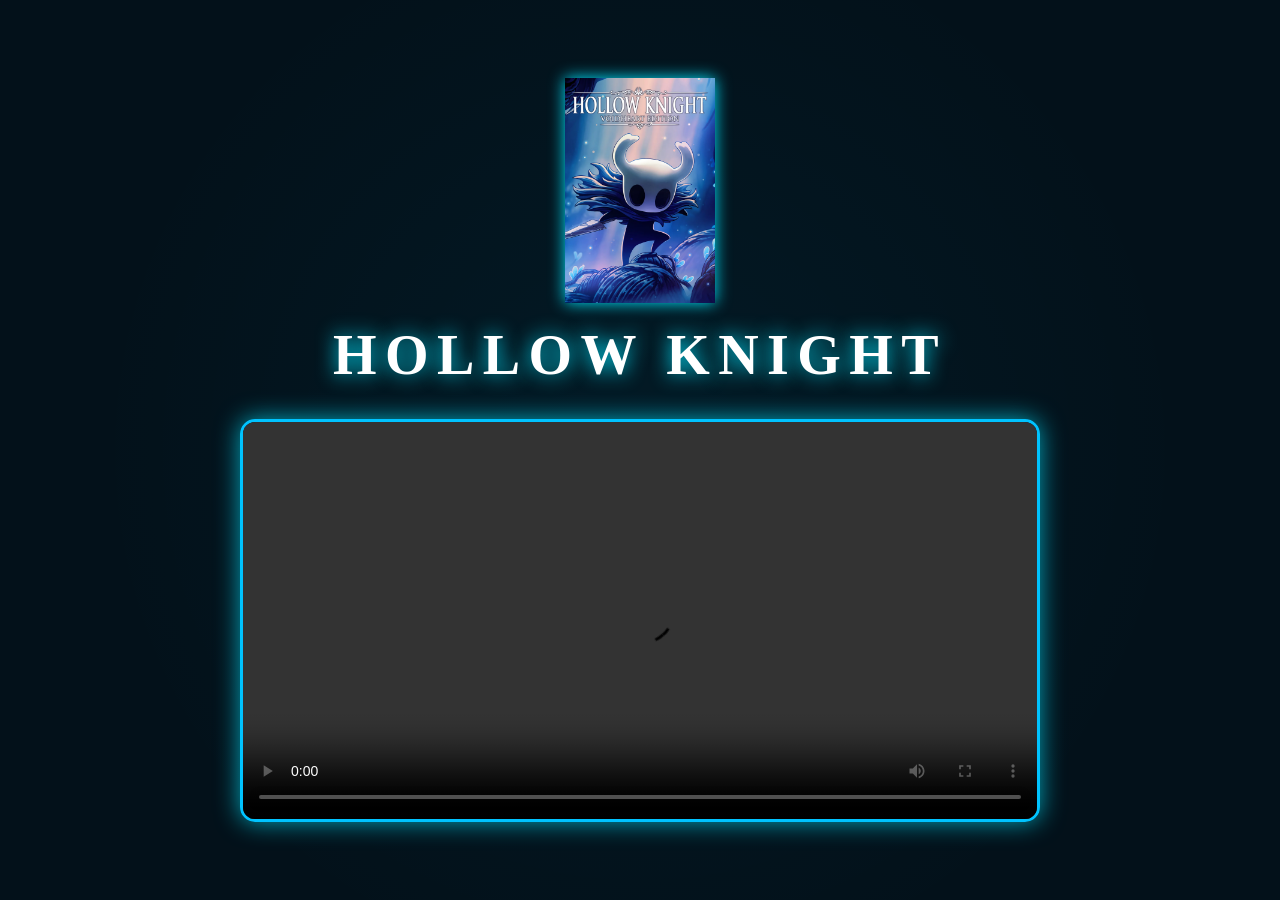
==== index.html @ d4cea99a "Add files via upload" ====
<!DOCTYPE html>
<html lang="es">
<head>
    <meta charset="UTF-8">
    <meta name="viewport" content="width=device-width, initial-scale=1.0">
    <title>Hollow Knight - El Video</title>
    <!-- Vinculamos el archivo CSS externo -->
    <link rel="stylesheet" href="css/style.css">
    
    <!-- COMENTARIO SOBRE IMÁGENES:
         Para este diseño, el personaje principal está integrado directamente desde la imagen que proporcionaste (image_0.png).
         He añadido una imagen de fondo sutil que puedes crear fácilmente o descargar
         (p.ej., un patrón de cueva oscura o runas antiguas).
         Si quisieras otra imagen decorativa, como un pequeño icono de un Grub,
         podrías ponerlo en una carpeta 'iconos' y referenciarlo así:
         <img src="iconos/grub.png" alt="Icono Grub" class="mini-icon">
    -->
</head>
<body>

<div class="page-container">
    
    <!-- Sección de cabecera con el personaje y el título -->
    <header>
        <img src="imagen/hollow.webp" alt="El Caballero Hollow" class="main-character-img">
        <h1 class="elegant-title">HOLLOW KNIGHT</h1>
    </header>

    <!-- Sección del video centrada -->
    <main class="video-section">
        <video controls class="centered-video">
            <!-- REEMPLAZA ESTA RUTA POR TU PROPIO VIDEO -->
            <!-- Asegúrate de tener una carpeta 'videos' y tu video dentro -->
            <source src="videos/tu-video-aqui.mp4" type="video/mp4">
            Tu navegador no soporta la reproducción de video.
        </video>
    </main>

</div>

</body>
</html>
---- css/style.css ----
/* style.css */

/* Reset básico para asegurar consistencia */
* {
    margin: 0;
    padding: 0;
    box-sizing: border-box;
}

/* Estilo para el cuerpo de la página, enfocado en el centrado vertical y la estética oscura */
body {
    font-family: 'Segoe UI', Tahoma, Geneva, Verdana, sans-serif; /* Puedes usar una fuente serif si prefieres */
    
    /* Fondo oscuro y profundo de la imagen */
    background-color: #03111a; 
    
    /* Una sutil superposición de degradado para la atmósfera de la cueva */
    background-image: 
        radial-gradient(circle at center, rgba(0, 195, 255, 0.05), transparent 70%),
        url('data:image/svg+xml;base64,...'); /* Opcional: una sutil textura de ruido/polvo */
    
    color: #e0faff; /* Texto cian muy claro */
    height: 100vh; /* Ocupa todo el alto de la ventana */
    display: flex;
    justify-content: center;
    align-items: center; /* Centra todo el contenido verticalmente */
    overflow: hidden; /* Evita barras de desplazamiento si es posible */
}

/* Contenedor principal que agrupa el contenido */
.page-container {
    width: 90%;
    max-width: 900px;
    text-align: center;
    display: flex;
    flex-direction: column;
    justify-content: center; /* Centra verticalmente dentro del contenedor */
    height: 100%; /* Asegura que el contenedor ocupe todo el alto disponible */
}

/* Estilo del Header: imagen y título */
header {
    margin-bottom: 2rem;
}

.main-character-img {
    max-width: 150px;
    height: auto;
    margin-bottom: 1rem;
    filter: drop-shadow(0 0 8px #00e5ff); /* Brillo cian */
}

.elegant-title {
    font-family: 'Crimson Text', serif; /* Si instalas una fuente serif elegante */
    font-size: 3.5rem;
    letter-spacing: 0.15em;
    color: #fff;
    text-shadow: 0 0 20px #00e5ff; /* Sombra de texto con brillo */
}

/* Sección del video, centrada */
.video-section {
    display: flex;
    justify-content: center;
    align-items: center;
    width: 100%;
}

.centered-video {
    width: 100%;
    max-width: 800px; /* Limita el ancho máximo del video */
    height: auto;
    border-radius: 15px; /* Esquinas redondeadas */
    border: 3px solid #00c3ff; /* Borde cian sutil */
    box-shadow: 0 0 25px rgba(0, 229, 255, 0.7); /* Brillo cian fuerte */
}

/* Estilos de fuente opcionales para usar 'Crimson Text' (tendrías que añadirla a tu HTML) */
/* 
@import url('https://fonts.googleapis.com/css2?family=Crimson+Text:ital,wght@1,400;1,700&display=swap');
.elegant-title {
    font-family: 'Crimson Text', serif;
}
*/
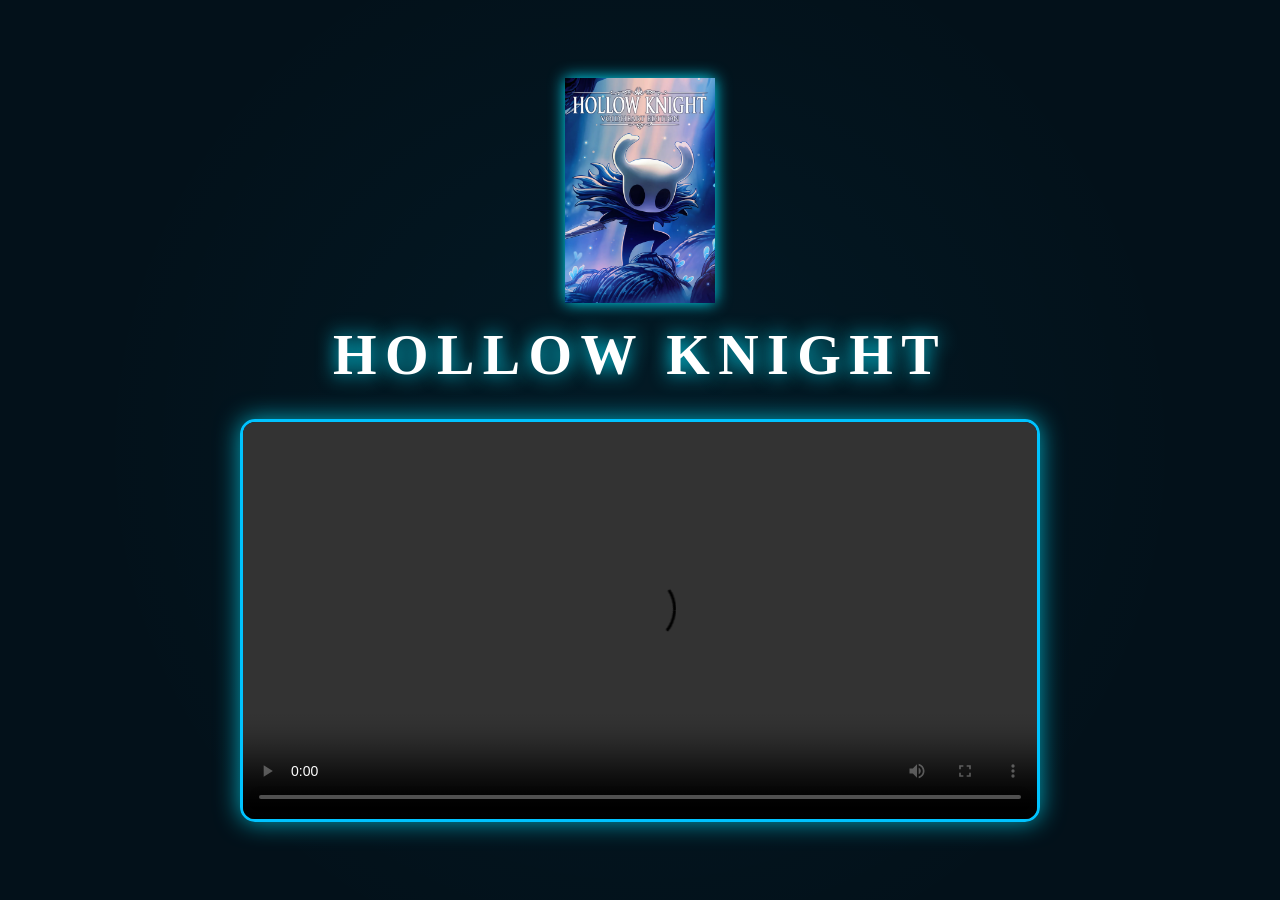
==== commit e3c4592f: "Update index.html" ====
--- a/index.html
+++ b/index.html
@@ -31,7 +31,7 @@
         <video controls class="centered-video">
             <!-- REEMPLAZA ESTA RUTA POR TU PROPIO VIDEO -->
             <!-- Asegúrate de tener una carpeta 'videos' y tu video dentro -->
-            <source src="videos/tu-video-aqui.mp4" type="video/mp4">
+            <source src="videos/hollow1.mp4" type="video/mp4">
             Tu navegador no soporta la reproducción de video.
         </video>
     </main>
@@ -39,4 +39,4 @@
 </div>
 
 </body>
-</html>+</html>
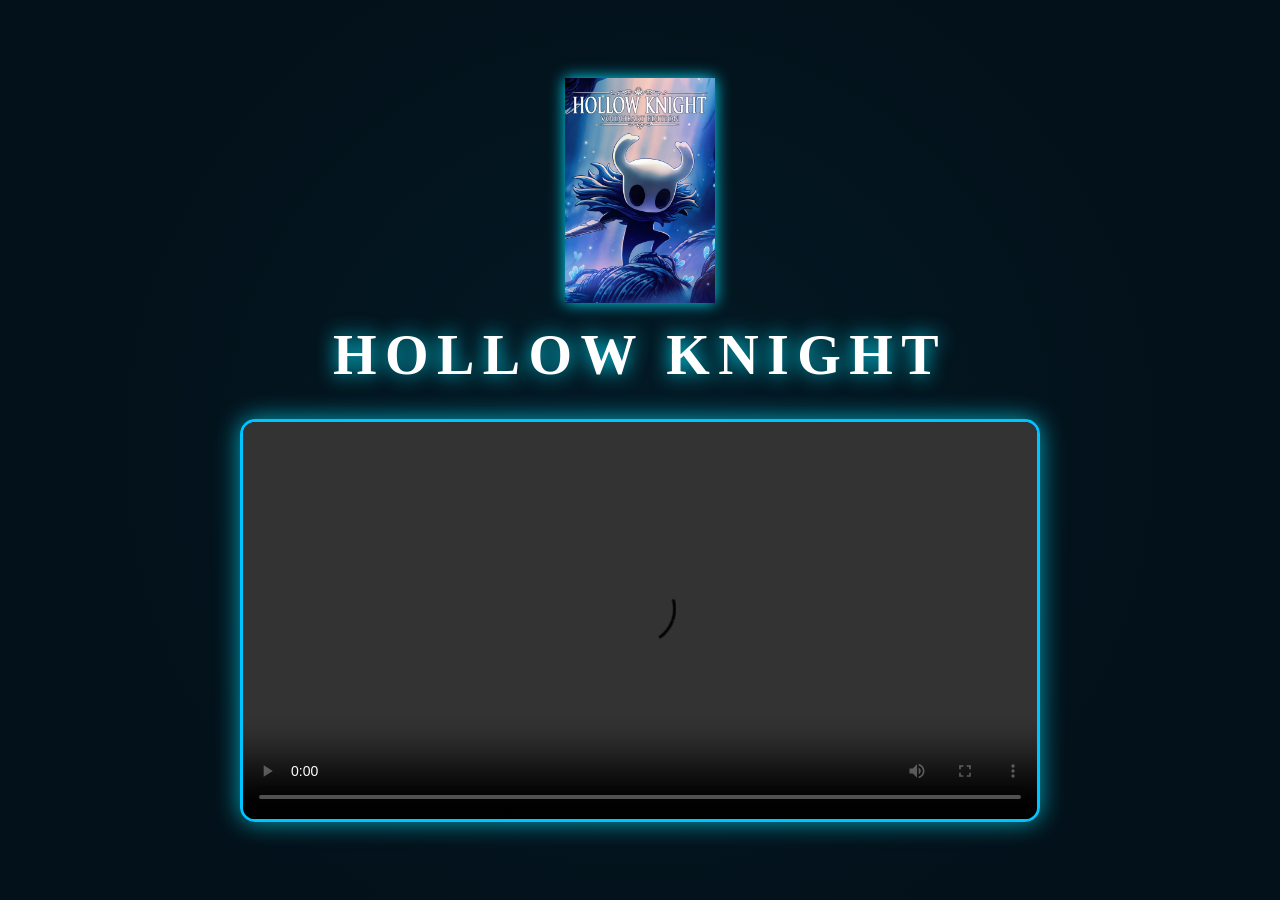
==== commit f7e81b4d: "Update index.html" ====
--- a/index.html
+++ b/index.html
@@ -31,7 +31,7 @@
         <video controls class="centered-video">
             <!-- REEMPLAZA ESTA RUTA POR TU PROPIO VIDEO -->
             <!-- Asegúrate de tener una carpeta 'videos' y tu video dentro -->
-            <source src="videos/hollow1.mp4" type="video/mp4">
+            <source src="video/hollow1.mp4" type="video/mp4">
             Tu navegador no soporta la reproducción de video.
         </video>
     </main>
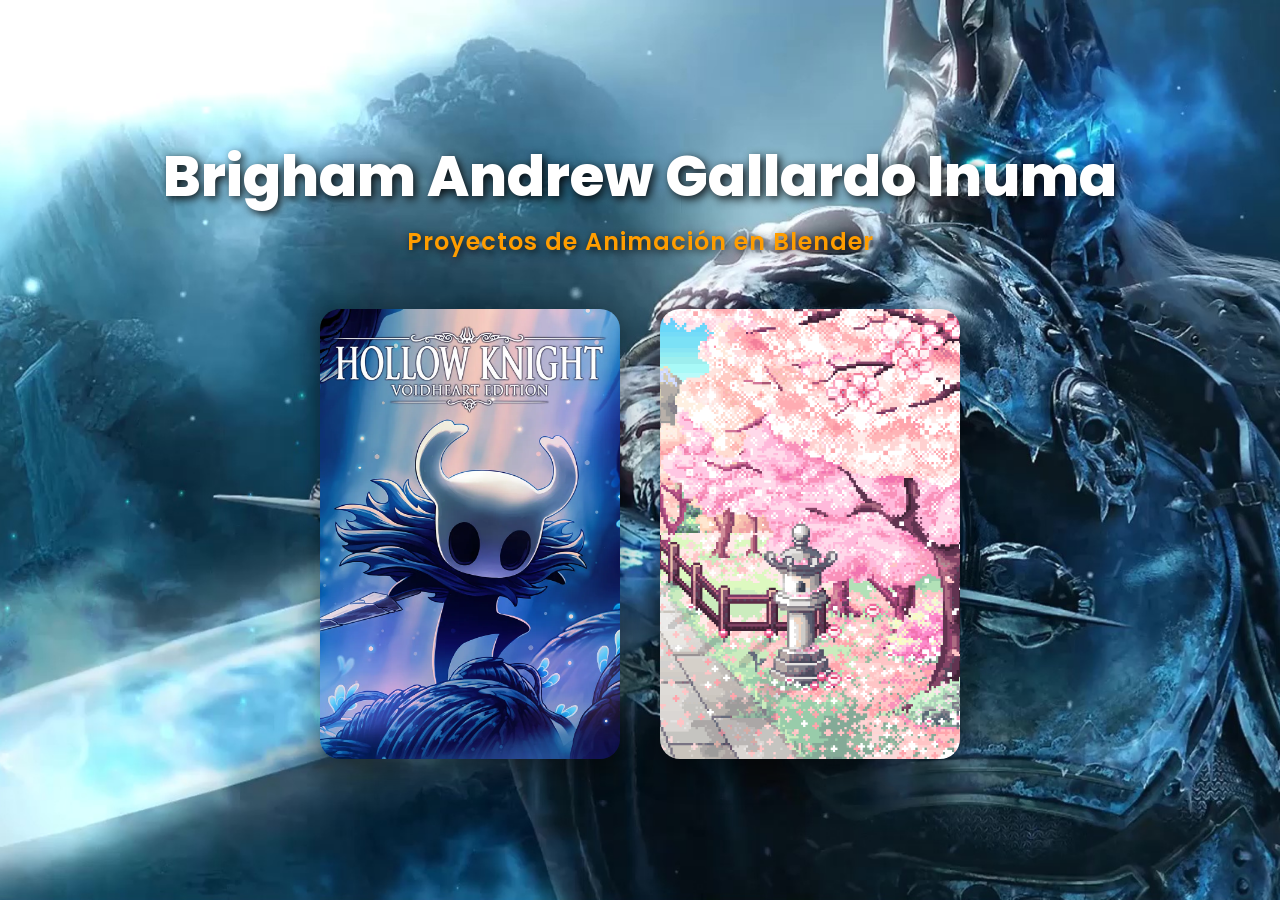
==== commit 6986e37e: "Add files via upload" ====
--- a/index.html
+++ b/index.html
@@ -3,40 +3,28 @@
 <head>
     <meta charset="UTF-8">
     <meta name="viewport" content="width=device-width, initial-scale=1.0">
-    <title>Hollow Knight - El Video</title>
-    <!-- Vinculamos el archivo CSS externo -->
+    <title>Portafolio Blender</title>
+    <!-- Importamos la fuente Poppins de Google Fonts -->
+    <link href="https://fonts.googleapis.com/css2?family=Poppins:wght@400;600;800&display=swap" rel="stylesheet">
     <link rel="stylesheet" href="css/style.css">
-    
-    <!-- COMENTARIO SOBRE IMÁGENES:
-         Para este diseño, el personaje principal está integrado directamente desde la imagen que proporcionaste (image_0.png).
-         He añadido una imagen de fondo sutil que puedes crear fácilmente o descargar
-         (p.ej., un patrón de cueva oscura o runas antiguas).
-         Si quisieras otra imagen decorativa, como un pequeño icono de un Grub,
-         podrías ponerlo en una carpeta 'iconos' y referenciarlo así:
-         <img src="iconos/grub.png" alt="Icono Grub" class="mini-icon">
-    -->
 </head>
-<body>
+<body class="tema-blender">
 
-<div class="page-container">
-    
-    <!-- Sección de cabecera con el personaje y el título -->
     <header>
-        <img src="imagen/hollow.webp" alt="El Caballero Hollow" class="main-character-img">
-        <h1 class="elegant-title">HOLLOW KNIGHT</h1>
+        <!-- REEMPLAZA ESTO CON TU NOMBRE REAL -->
+        <h1>Brigham Andrew Gallardo Inuma</h1>
+        <h2>Proyectos de Animación en Blender</h2>
     </header>
 
-    <!-- Sección del video centrada -->
-    <main class="video-section">
-        <video controls class="centered-video">
-            <!-- REEMPLAZA ESTA RUTA POR TU PROPIO VIDEO -->
-            <!-- Asegúrate de tener una carpeta 'videos' y tu video dentro -->
-            <source src="video/hollow1.mp4" type="video/mp4">
-            Tu navegador no soporta la reproducción de video.
-        </video>
+    <main class="menu-proyectos">
+        <a href="hollow_knight.html" class="enlace-proyecto">
+            <img src="img/hollow.webp" alt="Proyecto Hollow Knight" class="img-boton hollow-hover">
+        </a>
+
+        <a href="parque.html" class="enlace-proyecto">
+            <img src="img/parque.gif" alt="Proyecto Parque Movimiento" class="img-boton parque-hover">
+        </a>
     </main>
 
-</div>
-
 </body>
-</html>
+</html>
--- a/css/style.css
+++ b/css/style.css
@@ -1,84 +1,246 @@
-/* style.css */
-
-/* Reset básico para asegurar consistencia */
+/* --- ESTILOS GENERALES Y RESPONSIVE --- */
 * {
     margin: 0;
     padding: 0;
     box-sizing: border-box;
 }
 
-/* Estilo para el cuerpo de la página, enfocado en el centrado vertical y la estética oscura */
 body {
-    font-family: 'Segoe UI', Tahoma, Geneva, Verdana, sans-serif; /* Puedes usar una fuente serif si prefieres */
-    
-    /* Fondo oscuro y profundo de la imagen */
-    background-color: #03111a; 
-    
-    /* Una sutil superposición de degradado para la atmósfera de la cueva */
-    background-image: 
-        radial-gradient(circle at center, rgba(0, 195, 255, 0.05), transparent 70%),
-        url('data:image/svg+xml;base64,...'); /* Opcional: una sutil textura de ruido/polvo */
-    
-    color: #e0faff; /* Texto cian muy claro */
-    height: 100vh; /* Ocupa todo el alto de la ventana */
-    display: flex;
-    justify-content: center;
-    align-items: center; /* Centra todo el contenido verticalmente */
-    overflow: hidden; /* Evita barras de desplazamiento si es posible */
-}
-
-/* Contenedor principal que agrupa el contenido */
-.page-container {
-    width: 90%;
-    max-width: 900px;
-    text-align: center;
     display: flex;
     flex-direction: column;
-    justify-content: center; /* Centra verticalmente dentro del contenedor */
-    height: 100%; /* Asegura que el contenedor ocupe todo el alto disponible */
-}
-
-/* Estilo del Header: imagen y título */
-header {
-    margin-bottom: 2rem;
-}
-
-.main-character-img {
-    max-width: 150px;
-    height: auto;
-    margin-bottom: 1rem;
-    filter: drop-shadow(0 0 8px #00e5ff); /* Brillo cian */
-}
-
-.elegant-title {
-    font-family: 'Crimson Text', serif; /* Si instalas una fuente serif elegante */
+    align-items: center;
+    justify-content: center;
+    min-height: 100vh;
+    padding: 20px;
+    /* Suaviza la transición al cambiar de página si el navegador lo soporta */
+    transition: background 0.5s ease; 
+}
+
+/* Contenedor de las imágenes en el menú */
+.menu-proyectos {
+    display: flex;
+    gap: 40px;
+    flex-wrap: wrap; /* Permite que los elementos bajen a la siguiente línea en celulares */
+    justify-content: center;
+    width: 100%;
+    max-width: 900px;
+}
+
+/* Configuración base de las imágenes/botones */
+.img-boton {
+    width: 300px;
+    height: 450px;
+    object-fit: cover;
+    border-radius: 20px;
+    box-shadow: 0 10px 30px rgba(0, 0, 0, 0.3);
+    /* Transición suave para el efecto hover (escalado y sombra) */
+    transition: transform 0.4s cubic-bezier(0.175, 0.885, 0.32, 1.275), box-shadow 0.4s ease;
+    cursor: pointer;
+}
+
+/* Efectos al pasar el cursor (Hover) */
+.hollow-hover:hover {
+    transform: scale(1.1) translateY(-10px);
+    box-shadow: 0 20px 40px rgba(0, 170, 255, 0.5); /* Resplandor azul */
+}
+
+.parque-hover:hover {
+    transform: scale(1.1) translateY(-10px);
+    box-shadow: 0 20px 40px rgba(76, 175, 80, 0.4); /* Resplandor verde pastel */
+}
+
+/* --- TEMA BLENDER (Página Principal) --- */
+.tema-blender {
+    /* Degradado sutil gris/blanco */
+    background: linear-gradient(135deg, #f5f7fa 0%, #c3cfe2 100%);
+    font-family: 'Poppins', sans-serif;
+}
+.tema-blender h1 {
     font-size: 3.5rem;
-    letter-spacing: 0.15em;
+    font-weight: 800;
+    color: #2c3e50; /* Azul muy oscuro */
+    text-align: center;
+    text-shadow: 2px 2px 4px rgba(0,0,0,0.1);
+    margin-bottom: 5px;
+}
+.tema-blender h2 {
+    font-size: 1.5rem;
+    font-weight: 600;
+    color: #e67e22; /* Naranja casual */
+    text-align: center;
+    margin-bottom: 50px;
+    letter-spacing: 1px;
+}
+
+/* --- TEMA HOLLOW KNIGHT --- */
+.tema-hollow {
+    /* Degradado oscuro tipo cueva */
+    background: radial-gradient(circle at center, #0a1128 0%, #010308 100%);
+    font-family: 'Cinzel', serif;
+    color: #e0fbfc;
+}
+.tema-hollow h1 {
+    font-size: 3.5rem;
+    color: #8ecae6; /* Celeste pálido */
+    text-shadow: 0 0 15px rgba(142, 202, 230, 0.6);
+    margin-bottom: 30px;
+}
+.tema-hollow video {
+    border: 3px solid #219ebc;
+    box-shadow: 0 0 30px rgba(33, 158, 188, 0.3);
+}
+
+/* --- TEMA PARQUE --- */
+.tema-parque {
+    /* Degradado tonos pastel cálidos */
+    background: linear-gradient(120deg, #fdfbfb 0%, #ebedee 100%);
+    font-family: 'Nunito', sans-serif;
+    color: #5d4037;
+}
+.tema-parque h1 {
+    font-size: 3rem;
+    color: #795548;
+    margin-bottom: 30px;
+}
+.tema-parque video {
+    border: 4px solid #b2dfdb; /* Verde agua pastel */
+    box-shadow: 0 15px 35px rgba(0,0,0,0.1);
+}
+
+/* --- CONFIGURACIÓN DE VIDEOS Y BOTONES --- */
+.contenedor-video {
+    text-align: center;
+    width: 100%;
+    display: flex;
+    flex-direction: column;
+    align-items: center;
+}
+video {
+    width: 100%;
+    max-width: 900px; /* Tamaño máximo en PC */
+    border-radius: 12px;
+    background-color: #000; /* Fondo negro por si el video tarda en cargar */
+}
+
+/* Estilo general del botón de volver */
+.btn-volver {
+    display: inline-block;
+    margin-top: 30px;
+    padding: 12px 30px;
+    text-decoration: none;
+    font-size: 1.1rem;
+    font-weight: bold;
+    border-radius: 8px;
+    transition: all 0.3s ease;
+}
+/* Colores específicos para los botones según la página */
+.btn-hollow {
+    color: #8ecae6;
+    border: 2px solid #8ecae6;
+    background: transparent;
+}
+.btn-hollow:hover {
+    background: #8ecae6;
+    color: #010308;
+    box-shadow: 0 0 15px #8ecae6;
+}
+.btn-parque {
+    color: #795548;
+    border: 2px solid #795548;
+    background: transparent;
+}
+.btn-parque:hover {
+    background: #795548;
     color: #fff;
-    text-shadow: 0 0 20px #00e5ff; /* Sombra de texto con brillo */
-}
-
-/* Sección del video, centrada */
-.video-section {
-    display: flex;
-    justify-content: center;
-    align-items: center;
-    width: 100%;
-}
-
-.centered-video {
-    width: 100%;
-    max-width: 800px; /* Limita el ancho máximo del video */
-    height: auto;
-    border-radius: 15px; /* Esquinas redondeadas */
-    border: 3px solid #00c3ff; /* Borde cian sutil */
-    box-shadow: 0 0 25px rgba(0, 229, 255, 0.7); /* Brillo cian fuerte */
-}
-
-/* Estilos de fuente opcionales para usar 'Crimson Text' (tendrías que añadirla a tu HTML) */
-/* 
-@import url('https://fonts.googleapis.com/css2?family=Crimson+Text:ital,wght@1,400;1,700&display=swap');
-.elegant-title {
-    font-family: 'Crimson Text', serif;
-}
-*/+}
+
+/* --- RESPONSIVE DESIGN (Para Celulares y Tablets) --- */
+@media (max-width: 768px) {
+    .tema-blender h1 {
+        font-size: 2.2rem; /* Título más pequeño en celular */
+    }
+    .tema-blender h2 {
+        font-size: 1.2rem;
+    }
+    .img-boton {
+        width: 100%; /* La imagen ocupa el ancho de la pantalla */
+        max-width: 320px; /* Pero no se hace excesivamente grande */
+        height: auto;
+        aspect-ratio: 2 / 3; /* Mantiene la proporción vertical */
+    }
+    .tema-hollow h1, .tema-parque h1 {
+        font-size: 2rem;
+    }
+}
+/* --- TEMA PRINCIPAL (Fondo Warcraft) --- */
+.tema-blender {
+    /* Aquí va el fondo de pantalla a pantalla completa */
+    background-image: url('../img/arthas.jpg'); 
+    background-size: cover; /* Hace que ocupe toda la pantalla */
+    background-position: center; /* Lo centra */
+    background-attachment: fixed; /* Evita que el fondo se mueva al scrollear */
+    font-family: 'Poppins', sans-serif;
+}
+
+/* Le damos sombra oscura al texto para que resalte sobre el fondo de Warcraft */
+.tema-blender h1 {
+    font-size: 3.5rem;
+    font-weight: 800;
+    color: #ffffff; 
+    text-align: center;
+    text-shadow: 3px 3px 10px rgba(0, 0, 0, 0.9); /* Sombra fuerte */
+    margin-bottom: 5px;
+}
+.tema-blender h2 {
+    font-size: 1.5rem;
+    font-weight: 600;
+    color: #ff9d00; /* Naranja más intenso estilo Warcraft */
+    text-align: center;
+    margin-bottom: 50px;
+    letter-spacing: 1px;
+    text-shadow: 2px 2px 8px rgba(0, 0, 0, 0.9);
+}
+
+/* --- EFECTO DEL ARMA AL COSTADO (Flecha indicadora) --- */
+.enlace-proyecto {
+    position: relative;
+    display: inline-block;
+}
+
+/* Esta es el arma oculta por defecto al lado izquierdo */
+.enlace-proyecto::before {
+    content: '';
+    position: absolute;
+    top: 50%;
+    left: -60px; /* Distancia inicial hacia la izquierda */
+    transform: translateY(-50%);
+    width: 150px; /* Tamaño del arma */
+    height: 150px;
+    background-image: url('../img/frostmourne.webp'); /* Tu imagen del arma, hacha o espada */
+    background-size: contain;
+    background-repeat: no-repeat;
+    background-position: center;
+    opacity: 0; /* Invisible al inicio */
+    transition: all 0.3s ease; /* Animación suave */
+    pointer-events: none; /* Para que no interfiera con el click */
+}
+
+/* Cuando pones el mouse encima, el arma aparece y se mueve un poco hacia la imagen */
+.enlace-proyecto:hover::before {
+    opacity: 1; /* Se vuelve visible */
+    left: -130px; /* Se acerca a la imagen dando el efecto de señalar */
+}
+
+/* --- CONFIGURACIÓN BASE DE LAS IMÁGENES/BOTONES --- */
+.img-boton {
+    width: 300px;
+    height: 450px;
+    object-fit: cover;
+    border-radius: 20px;
+    box-shadow: 0 10px 30px rgba(0, 0, 0, 0.5);
+    transition: transform 0.4s cubic-bezier(0.175, 0.885, 0.32, 1.275), box-shadow 0.4s ease;
+    
+    /* AQUÍ PUEDES CAMBIAR EL CURSOR POR UNA ESPADITA PEQUEÑA */
+    /* cursor: url('cursor_arma.png'), pointer; */ 
+    cursor: pointer;
+}
